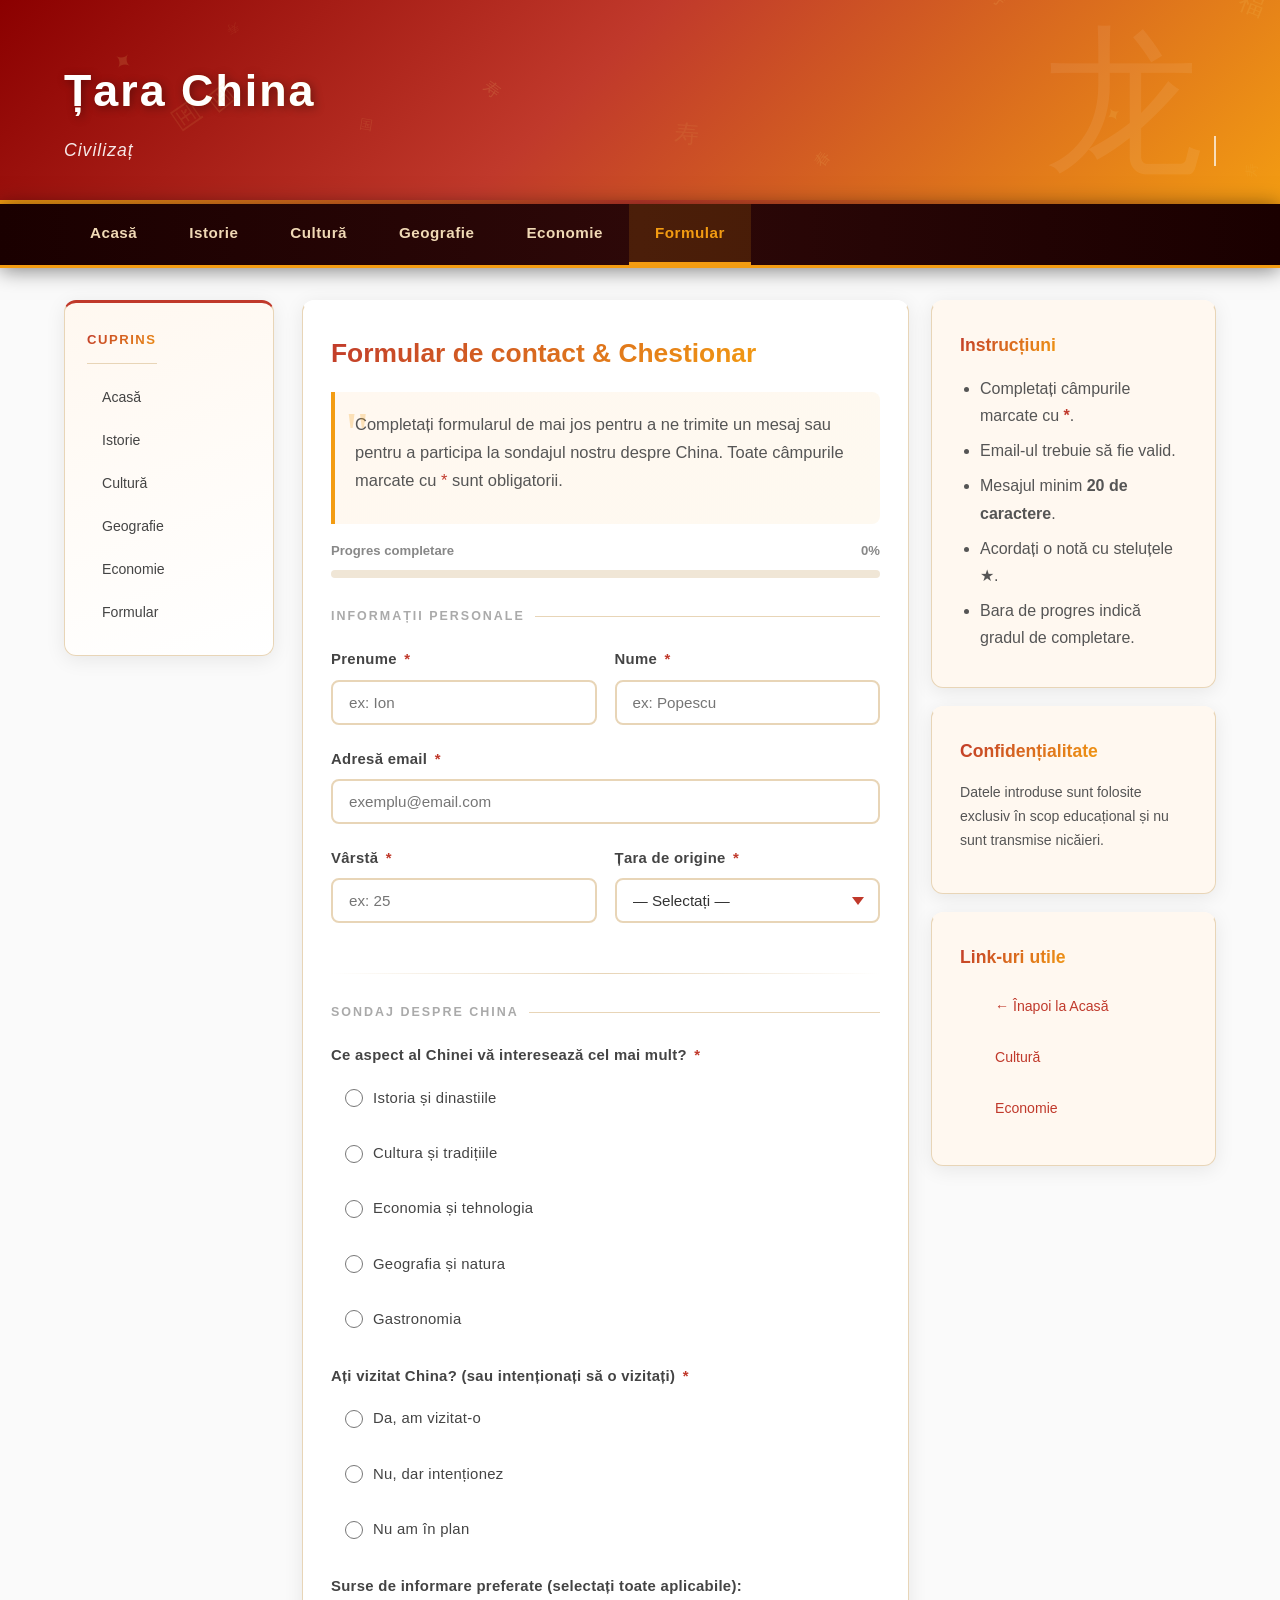
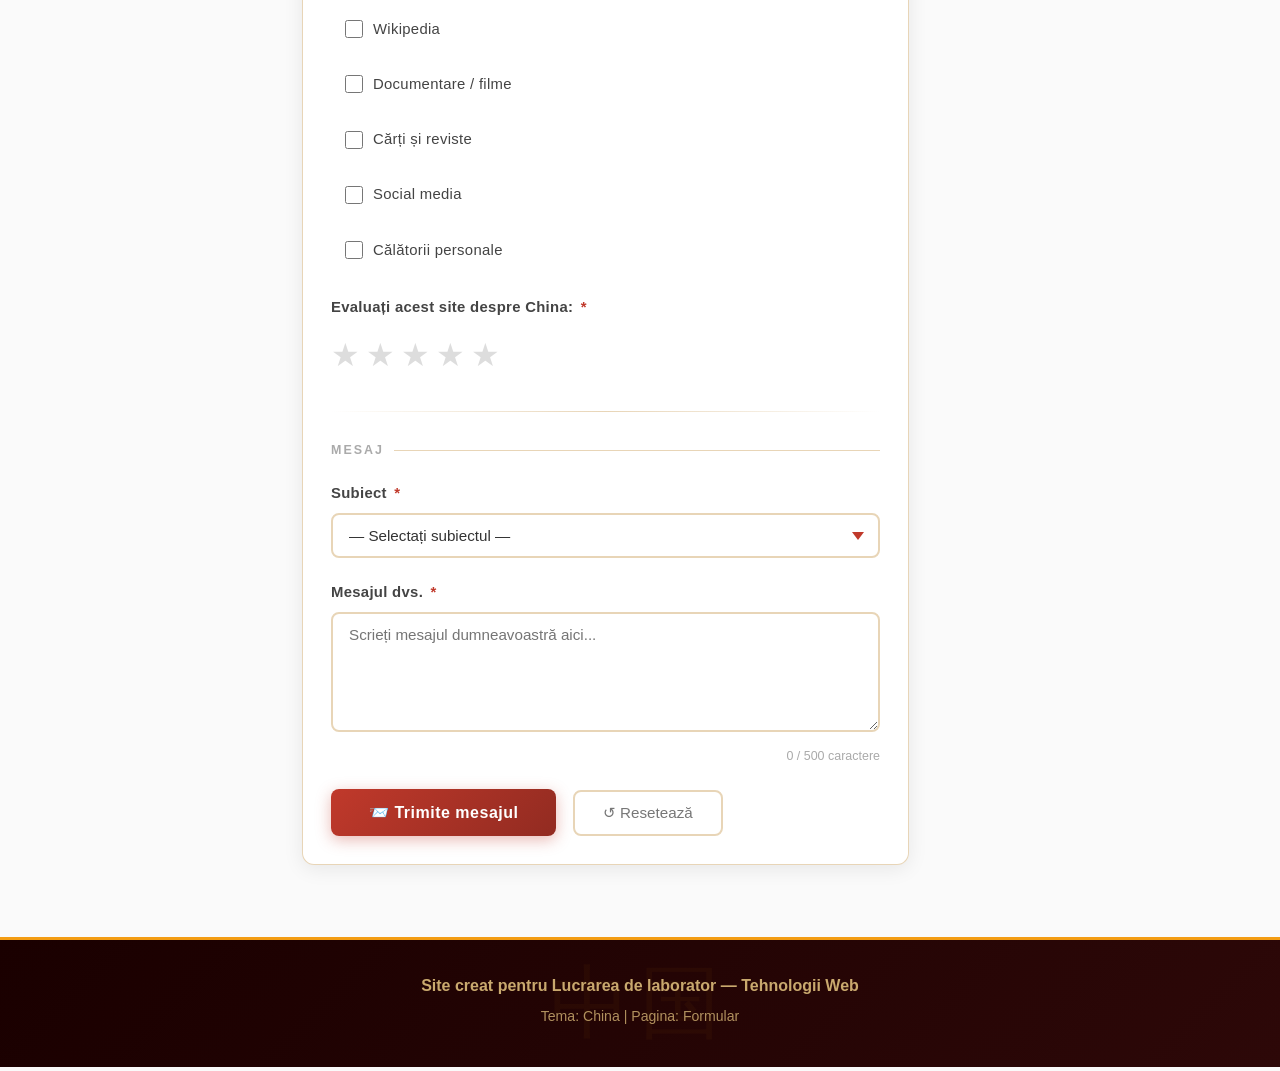
==== formular.html @ 4f517041 "Add files via upload" ====
<!DOCTYPE html>
<html lang="ro">
<head>
    <meta charset="UTF-8">
    <meta name="viewport" content="width=device-width, initial-scale=1.0">
    <title>China — Formular Contact</title>
    <style>
        /* ══════════════════════════════════════════════════════
           RESET & VARIABLES
        ══════════════════════════════════════════════════════ */
        *, *::before, *::after { box-sizing: border-box; margin: 0; padding: 0; }

        :root {
            --red: #c0392b; --gold: #f39c12; --dark-red: #922b21;
            --text: #333; --bg: #fafafa; --card-bg: #ffffff;
            --sidebar-bg: #fff8f0; --border: #e8d5b7;
            --shadow: 0 4px 20px rgba(0,0,0,0.08);
            --shadow-red: 0 8px 30px rgba(192,57,43,0.2);
            --radius: 12px; --transition: 0.3s ease;
        }

        html { scroll-behavior: smooth; }

        body {
            font-family: 'Segoe UI', Tahoma, Geneva, Verdana, sans-serif;
            background: var(--bg); color: var(--text); line-height: 1.7; font-size: 16px;
        }

        .gradient-title {
            background: linear-gradient(135deg, var(--red), var(--gold));
            -webkit-background-clip: text; -webkit-text-fill-color: transparent;
            background-clip: text; display: inline-block;
        }

        /* ── HEADER ── */
        header {
            background: linear-gradient(135deg, #8b0000 0%, #c0392b 45%, #f39c12 100%);
            padding: 52px 0 38px; position: relative; overflow: hidden;
        }
        header::before {
            content: '龙'; position: absolute; right: 6%; top: 50%;
            transform: translateY(-50%); font-size: 160px; opacity: 0.07; color: white;
        }
        header::after {
            content: ''; position: absolute; bottom: 0; left: 0; right: 0;
            height: 4px; background: linear-gradient(90deg, var(--gold), var(--red), var(--gold));
        }
        .header-content h1 {
            font-size: 2.8rem; font-weight: 800; letter-spacing: 2px;
            -webkit-text-fill-color: white; text-shadow: 2px 2px 10px rgba(0,0,0,0.4); margin-bottom: 8px;
        }
        .header-content p { font-size: 1.1rem; color: rgba(255,255,255,0.9); letter-spacing: 1px; font-style: italic; }

        /* ── NAV ── */
        nav {
            background: linear-gradient(90deg, #1a0000, #2d0808, #1a0000);
            border-bottom: 3px solid var(--gold); position: sticky; top: 0; z-index: 100;
            box-shadow: 0 2px 20px rgba(0,0,0,0.5);
        }
        nav ul { list-style: none; display: flex; flex-wrap: wrap; }
        nav ul li a {
            display: block; padding: 16px 26px; text-decoration: none;
            font-weight: 600; font-size: 0.95rem; transition: var(--transition);
            position: relative; letter-spacing: 0.5px;
        }
        nav ul li a::after {
            content: ''; position: absolute; bottom: 0; left: 50%; right: 50%;
            height: 3px; background: var(--gold); transition: var(--transition);
        }
        nav ul li a:link    { color: #f0d9b5; }
        nav ul li a:visited { color: #d4b896; }
        nav ul li a:hover   { color: var(--gold); background: rgba(243,156,18,0.1); }
        nav ul li a:hover::after { left: 0; right: 0; }
        nav ul li a:active  { color: #fff; background: rgba(243,156,18,0.25); }
        nav ul li a:focus   { outline: 2px solid var(--gold); outline-offset: -2px; }

        /* ── LAYOUT ── */
        .container { max-width: 1200px; margin: 0 auto; padding: 0 24px; }
        .page-wrapper {
            display: grid; grid-template-columns: 210px 1fr;
            gap: 28px; padding: 32px 0; align-items: start;
        }

        /* ── TABLE OF CONTENTS ── */
        .table-of-contents {
            background: linear-gradient(160deg, #fff8f0, #fff); border: 1px solid var(--border);
            border-radius: var(--radius); padding: 22px; position: sticky; top: 70px;
            box-shadow: var(--shadow); border-top: 3px solid var(--red);
        }
        .table-of-contents h3 {
            font-size: 0.82rem; text-transform: uppercase; letter-spacing: 1.5px;
            margin-bottom: 14px; padding-bottom: 12px; border-bottom: 1px solid var(--border);
        }
        .contents-list { list-style: none; display: flex; flex-direction: column; gap: 3px; }
        .contents-list li a:link {
            display: block; padding: 8px 12px; color: #444; text-decoration: none;
            border-radius: 6px; font-size: 0.88rem; transition: var(--transition);
            border-left: 3px solid transparent;
        }
        .contents-list li a:visited { color: #7b3f00; border-left-color: rgba(123,63,0,0.25); }
        .contents-list li a:hover   { color: var(--red); background: rgba(192,57,43,0.06); border-left-color: var(--red); padding-left: 16px; }
        .contents-list li a:active  { color: var(--dark-red); background: rgba(192,57,43,0.15); }
        .contents-list li a:focus   { outline: 2px dashed var(--gold); outline-offset: 2px; }

        /* ── MAIN CONTENT ── */
        .main-content { display: grid; grid-template-columns: 1fr 285px; gap: 22px; align-items: start; }
        .content { display: flex; flex-direction: column; gap: 22px; }

        /* ── CARDS ── */
        .content-card {
            background: var(--card-bg); border-radius: var(--radius); padding: 28px;
            box-shadow: var(--shadow); border: 1px solid var(--border);
            transition: transform var(--transition), box-shadow var(--transition), border-top-color var(--transition);
            border-top: 3px solid transparent;
        }
        .content-card:hover { border-top-color: var(--red); box-shadow: var(--shadow-red); transform: translateY(-3px); }
        .content-card h2 { font-size: 1.65rem; margin-bottom: 16px; }
        .content-card h3 { font-size: 1.1rem; margin-bottom: 14px; }
        .content-card p  { margin-bottom: 12px; color: #555; }
        .content-card ul, .content-card ol { padding-left: 20px; color: #555; }
        .content-card li { margin-bottom: 8px; }

        /* ── FANCY TEXT ── */
        .fancy-text {
            background: linear-gradient(135deg, #fff8f0, #fef9f0);
            border-left: 4px solid var(--gold); border-radius: 0 8px 8px 0;
            padding: 18px 20px; margin-bottom: 16px; font-size: 1.03rem; color: #444; position: relative;
        }
        .fancy-text::before {
            content: '"'; position: absolute; top: -10px; left: 10px;
            font-size: 60px; color: var(--gold); opacity: 0.25; font-family: Georgia, serif;
        }

        /* ── SIDEBAR ── */
        .sidebar { display: flex; flex-direction: column; gap: 18px; }
        .sidebar-section .content-card { background: var(--sidebar-bg); }
        .sidebar-section .content-card:hover { border-top-color: var(--gold); box-shadow: 0 8px 30px rgba(243,156,18,0.2); }
        .sidebar .contents-list li a:link    { color: var(--red); }
        .sidebar .contents-list li a:visited { color: var(--dark-red); }
        .sidebar .contents-list li a:hover   { color: #c87f00; border-left-color: var(--gold); background: rgba(243,156,18,0.08); }

        /* ── FOOTER ── */
        footer {
            background: linear-gradient(135deg, #1a0000, #2d0808); color: #c9a96e;
            padding: 32px 0; text-align: center; margin-top: 40px;
            border-top: 3px solid var(--gold); position: relative;
        }
        footer::before {
            content: '中国'; position: absolute; left: 50%; top: 50%;
            transform: translate(-50%, -50%); font-size: 80px; opacity: 0.04;
            color: var(--gold); letter-spacing: 10px;
        }
        footer p { margin-bottom: 6px; font-size: 0.88rem; opacity: 0.85; position: relative; }
        footer p:first-child { font-size: 1rem; font-weight: 600; opacity: 1; }

        /* ══════════════════════════════════════════════════════
           FORM STYLES
        ══════════════════════════════════════════════════════ */

        /* Progress bar */
        .form-progress { margin-bottom: 28px; }
        .progress-label {
            display: flex; justify-content: space-between;
            font-size: 0.82rem; color: #888; margin-bottom: 8px; font-weight: 600;
        }
        .progress-track { background: #f0e6d6; border-radius: 20px; height: 8px; overflow: hidden; }
        .progress-fill {
            height: 100%; background: linear-gradient(90deg, var(--red), var(--gold));
            border-radius: 20px; width: 0%; transition: width 0.4s ease;
        }

        /* Form groups */
        .form-group { margin-bottom: 22px; position: relative; }
        .form-group label {
            display: block; font-weight: 600; color: #444;
            margin-bottom: 7px; font-size: 0.93rem; letter-spacing: 0.3px;
        }
        .form-group label span.required { color: var(--red); margin-left: 3px; }

        .form-group input,
        .form-group select,
        .form-group textarea {
            width: 100%; padding: 12px 16px;
            border: 2px solid var(--border); border-radius: 8px;
            font-size: 0.95rem; font-family: inherit;
            color: var(--text); background: #fff; outline: none;
            transition: border-color 0.3s ease, box-shadow 0.3s ease, background 0.3s ease;
        }
        .form-group input:focus,
        .form-group select:focus,
        .form-group textarea:focus {
            border-color: var(--red);
            box-shadow: 0 0 0 3px rgba(192,57,43,0.12);
            background: #fffcfc;
        }
        .form-group input.valid,
        .form-group select.valid,
        .form-group textarea.valid {
            border-color: #27ae60;
            box-shadow: 0 0 0 3px rgba(39,174,96,0.1);
        }
        .form-group input.invalid,
        .form-group select.invalid,
        .form-group textarea.invalid {
            border-color: var(--red);
            box-shadow: 0 0 0 3px rgba(192,57,43,0.15);
            animation: shake 0.3s ease;
        }
        .form-group textarea { resize: vertical; min-height: 120px; }
        .form-group select {
            cursor: pointer; appearance: none;
            background-image: url("data:image/svg+xml,%3Csvg xmlns='http://www.w3.org/2000/svg' width='12' height='8' viewBox='0 0 12 8'%3E%3Cpath fill='%23c0392b' d='M6 8L0 0h12z'/%3E%3C/svg%3E");
            background-repeat: no-repeat; background-position: right 14px center; padding-right: 40px;
        }

        /* Error messages */
        .error-msg {
            display: none; color: var(--red); font-size: 0.8rem;
            margin-top: 5px; padding-left: 4px; font-weight: 500;
        }
        .error-msg.show { display: block; animation: fadeIn 0.2s ease; }

        /* Radio & Checkbox */
        .radio-group, .checkbox-group {
            display: flex; flex-direction: column; gap: 10px; margin-top: 6px;
        }
        .radio-group label, .checkbox-group label {
            display: flex; align-items: center; gap: 10px;
            font-weight: 400; cursor: pointer; padding: 8px 12px;
            border-radius: 6px; border: 2px solid transparent;
            transition: all 0.2s ease; margin-bottom: 0;
        }
        .radio-group label:hover, .checkbox-group label:hover {
            background: rgba(192,57,43,0.05); border-color: rgba(192,57,43,0.2);
        }
        .radio-group input[type="radio"],
        .checkbox-group input[type="checkbox"] {
            width: 18px; height: 18px; cursor: pointer;
            accent-color: var(--red); flex-shrink: 0;
        }
        .radio-group input:checked + span,
        .checkbox-group input:checked + span { color: var(--red); font-weight: 600; }

        /* Form row */
        .form-row { display: grid; grid-template-columns: 1fr 1fr; gap: 18px; }

        /* Star rating */
        .star-rating { display: flex; gap: 6px; margin-top: 8px; }
        .star-rating .star {
            font-size: 2rem; cursor: pointer; color: #ddd;
            transition: color 0.15s ease, transform 0.15s ease; user-select: none;
        }
        .star-rating .star:hover,
        .star-rating .star.active { color: var(--gold); transform: scale(1.2); }

        /* Char counter */
        .char-counter { text-align: right; font-size: 0.78rem; color: #aaa; margin-top: 5px; }
        .char-counter.near-limit { color: #e67e22; }
        .char-counter.at-limit   { color: var(--red); font-weight: 700; }

        /* Buttons */
        .btn-submit {
            background: linear-gradient(135deg, var(--red), var(--dark-red));
            color: white; border: none; padding: 14px 38px;
            border-radius: 8px; font-size: 1rem; font-weight: 700;
            cursor: pointer; letter-spacing: 0.5px; font-family: inherit;
            transition: transform 0.2s ease, box-shadow 0.2s ease;
            box-shadow: 0 4px 15px rgba(192,57,43,0.35);
            position: relative; overflow: hidden;
        }
        .btn-submit::before {
            content: ''; position: absolute; top: 50%; left: 50%;
            width: 0; height: 0; background: rgba(255,255,255,0.2);
            border-radius: 50%; transform: translate(-50%, -50%);
            transition: width 0.4s ease, height 0.4s ease;
        }
        .btn-submit:hover::before { width: 300px; height: 300px; }
        .btn-submit:hover { transform: translateY(-2px); box-shadow: 0 6px 20px rgba(192,57,43,0.45); }
        .btn-submit:active { transform: translateY(0); }
        .btn-reset {
            background: transparent; border: 2px solid var(--border);
            color: #777; padding: 12px 28px; border-radius: 8px;
            font-size: 0.95rem; cursor: pointer; margin-left: 12px;
            transition: all 0.2s ease; font-family: inherit;
        }
        .btn-reset:hover { border-color: var(--red); color: var(--red); background: rgba(192,57,43,0.04); }

        /* Section titles */
        .section-divider {
            height: 1px;
            background: linear-gradient(90deg, transparent, var(--border), transparent);
            margin: 28px 0;
        }
        .form-section-title {
            font-size: 0.78rem; text-transform: uppercase; letter-spacing: 2px;
            color: #aaa; font-weight: 700; margin-bottom: 20px;
            display: flex; align-items: center; gap: 10px;
        }
        .form-section-title::after { content: ''; flex: 1; height: 1px; background: var(--border); }

        /* Result panel */
        #result-panel {
            display: none;
            background: linear-gradient(135deg, #fff8f0, #fff);
            border: 2px solid var(--gold); border-radius: var(--radius);
            padding: 32px; margin-top: 28px;
            position: relative; overflow: hidden;
            animation: slideDown 0.5s ease;
        }
        #result-panel::before {
            content: '✓'; position: absolute; top: -15px; right: 20px;
            font-size: 120px; color: var(--gold); opacity: 0.08; font-family: Georgia, serif;
        }
        #result-panel h3 {
            font-size: 1.3rem;
            background: linear-gradient(135deg, #27ae60, #2ecc71);
            -webkit-background-clip: text; -webkit-text-fill-color: transparent;
            background-clip: text; margin-bottom: 18px;
        }
        .result-table { width: 100%; border-collapse: collapse; font-size: 0.92rem; }
        .result-table tr td:first-child {
            font-weight: 700; color: var(--red); width: 38%;
            padding: 9px 14px; background: rgba(192,57,43,0.04); border-radius: 4px;
        }
        .result-table tr td:last-child { padding: 9px 14px; color: #444; }
        .result-table tr { border-bottom: 1px solid #f0e6d6; }
        .result-table tr:last-child { border-bottom: none; }

        /* ── KEYFRAMES ── */
        @keyframes shake {
            0%,100% { transform: translateX(0); }
            25%      { transform: translateX(-5px); }
            75%      { transform: translateX(5px); }
        }
        @keyframes fadeIn {
            from { opacity: 0; transform: translateY(-4px); }
            to   { opacity: 1; transform: translateY(0); }
        }
        @keyframes slideDown {
            from { opacity: 0; transform: translateY(-20px); }
            to   { opacity: 1; transform: translateY(0); }
        }
        @keyframes cursorBlink {
            0%,100% { border-color: rgba(255,255,255,0.7); }
            50%      { border-color: transparent; }
        }
        @keyframes rippleAnim { to { transform: scale(2.5); opacity: 0; } }

        /* ── RESPONSIVE ── */
        @media (max-width: 1050px) {
            .page-wrapper { grid-template-columns: 1fr; }
            .table-of-contents { position: static; }
            .contents-list { flex-direction: row; flex-wrap: wrap; }
            .main-content { grid-template-columns: 1fr; }
            .sidebar { display: grid; grid-template-columns: repeat(auto-fit, minmax(240px,1fr)); }
        }
        @media (max-width: 640px) {
            .header-content h1 { font-size: 2rem; }
            nav ul li a { padding: 12px 14px; font-size: 0.85rem; }
            .form-row { grid-template-columns: 1fr; }
        }
    </style>
</head>
<body>

<header>
    <div class="container">
        <div class="header-content">
            <h1 class="gradient-title">Țara China</h1>
            <p>Civilizație milenară, putere economică modernă</p>
        </div>
    </div>
</header>

<nav>
    <div class="container">
        <ul>
            <li><a href="index.html">Acasă</a></li>
            <li><a href="pages/istorie.html">Istorie</a></li>
            <li><a href="pages/cultura.html">Cultură</a></li>
            <li><a href="pages/geografie.html">Geografie</a></li>
            <li><a href="pages/economie.html">Economie</a></li>
            <li><a href="formular.html" style="color:var(--gold)">Formular</a></li>
        </ul>
    </div>
</nav>

<div class="container">
    <div class="page-wrapper">

        <div class="table-of-contents">
            <h3 class="gradient-title">Cuprins</h3>
            <ul class="contents-list">
                <li><a href="index.html">Acasă</a></li>
                <li><a href="pages/istorie.html">Istorie</a></li>
                <li><a href="pages/cultura.html">Cultură</a></li>
                <li><a href="pages/geografie.html">Geografie</a></li>
                <li><a href="pages/economie.html">Economie</a></li>
                <li><a href="formular.html">Formular</a></li>
            </ul>
        </div>

        <div class="main-content">
            <div class="content">

                <div class="content-card">
                    <h2 class="gradient-title">Formular de contact &amp; Chestionar</h2>
                    <div class="fancy-text">
                        <p>Completați formularul de mai jos pentru a ne trimite un mesaj sau pentru a participa la sondajul nostru despre China. Toate câmpurile marcate cu <span style="color:var(--red);-webkit-text-fill-color:var(--red)">*</span> sunt obligatorii.</p>
                    </div>

                    <!-- Progress bar -->
                    <div class="form-progress">
                        <div class="progress-label">
                            <span>Progres completare</span>
                            <span id="progress-percent">0%</span>
                        </div>
                        <div class="progress-track">
                            <div class="progress-fill" id="progress-fill"></div>
                        </div>
                    </div>

                    <form id="china-form" novalidate>

                        <div class="form-section-title">Informații personale</div>

                        <div class="form-row">
                            <div class="form-group">
                                <label for="prenume">Prenume <span class="required">*</span></label>
                                <input type="text" id="prenume" name="prenume" placeholder="ex: Ion"
                                    autocomplete="given-name" data-required="true" data-min="2">
                                <span class="error-msg" id="prenume-error">Prenumele trebuie să aibă minim 2 caractere.</span>
                            </div>
                            <div class="form-group">
                                <label for="nume">Nume <span class="required">*</span></label>
                                <input type="text" id="nume" name="nume" placeholder="ex: Popescu"
                                    autocomplete="family-name" data-required="true" data-min="2">
                                <span class="error-msg" id="nume-error">Numele trebuie să aibă minim 2 caractere.</span>
                            </div>
                        </div>

                        <div class="form-group">
                            <label for="email">Adresă email <span class="required">*</span></label>
                            <input type="email" id="email" name="email" placeholder="exemplu@email.com"
                                autocomplete="email" data-required="true" data-type="email">
                            <span class="error-msg" id="email-error">Introduceți o adresă de email validă.</span>
                        </div>

                        <div class="form-row">
                            <div class="form-group">
                                <label for="varsta">Vârstă <span class="required">*</span></label>
                                <input type="number" id="varsta" name="varsta" placeholder="ex: 25"
                                    min="10" max="99" data-required="true" data-min="10" data-max="99" data-type="number">
                                <span class="error-msg" id="varsta-error">Vârsta trebuie să fie între 10 și 99 ani.</span>
                            </div>
                            <div class="form-group">
                                <label for="tara">Țara de origine <span class="required">*</span></label>
                                <select id="tara" name="tara" data-required="true">
                                    <option value="">— Selectați —</option>
                                    <option value="Romania">România</option>
                                    <option value="Moldova">Moldova</option>
                                    <option value="China">China</option>
                                    <option value="Germania">Germania</option>
                                    <option value="Franta">Franța</option>
                                    <option value="Alta">Altă țară</option>
                                </select>
                                <span class="error-msg" id="tara-error">Selectați țara de origine.</span>
                            </div>
                        </div>

                        <div class="section-divider"></div>
                        <div class="form-section-title">Sondaj despre China</div>

                        <div class="form-group">
                            <label>Ce aspect al Chinei vă interesează cel mai mult? <span class="required">*</span></label>
                            <div class="radio-group">
                                <label><input type="radio" name="interes" value="Istorie"> <span>Istoria și dinastiile</span></label>
                                <label><input type="radio" name="interes" value="Cultura"> <span>Cultura și tradițiile</span></label>
                                <label><input type="radio" name="interes" value="Economie"> <span>Economia și tehnologia</span></label>
                                <label><input type="radio" name="interes" value="Geografie"> <span>Geografia și natura</span></label>
                                <label><input type="radio" name="interes" value="Gastronomie"> <span>Gastronomia</span></label>
                            </div>
                            <span class="error-msg" id="interes-error">Selectați cel puțin o opțiune.</span>
                        </div>

                        <div class="form-group">
                            <label>Ați vizitat China? (sau intenționați să o vizitați) <span class="required">*</span></label>
                            <div class="radio-group">
                                <label><input type="radio" name="vizita" value="Da, am vizitat"> <span>Da, am vizitat-o</span></label>
                                <label><input type="radio" name="vizita" value="Nu, dar intentionez"> <span>Nu, dar intenționez</span></label>
                                <label><input type="radio" name="vizita" value="Nu intentionez"> <span>Nu am în plan</span></label>
                            </div>
                            <span class="error-msg" id="vizita-error">Selectați o opțiune.</span>
                        </div>

                        <div class="form-group">
                            <label>Surse de informare preferate (selectați toate aplicabile):</label>
                            <div class="checkbox-group">
                                <label><input type="checkbox" name="surse" value="Wikipedia"> <span>Wikipedia</span></label>
                                <label><input type="checkbox" name="surse" value="Documentare"> <span>Documentare / filme</span></label>
                                <label><input type="checkbox" name="surse" value="Carti"> <span>Cărți și reviste</span></label>
                                <label><input type="checkbox" name="surse" value="Social Media"> <span>Social media</span></label>
                                <label><input type="checkbox" name="surse" value="Calatorii"> <span>Călătorii personale</span></label>
                            </div>
                        </div>

                        <div class="form-group">
                            <label>Evaluați acest site despre China: <span class="required">*</span></label>
                            <div class="star-rating" id="star-rating">
                                <span class="star" data-val="1">★</span>
                                <span class="star" data-val="2">★</span>
                                <span class="star" data-val="3">★</span>
                                <span class="star" data-val="4">★</span>
                                <span class="star" data-val="5">★</span>
                            </div>
                            <input type="hidden" id="rating-value" name="rating" value="">
                            <span class="error-msg" id="rating-error">Acordați o notă site-ului.</span>
                        </div>

                        <div class="section-divider"></div>
                        <div class="form-section-title">Mesaj</div>

                        <div class="form-group">
                            <label for="subiect">Subiect <span class="required">*</span></label>
                            <select id="subiect" name="subiect" data-required="true">
                                <option value="">— Selectați subiectul —</option>
                                <option value="Intrebare">Întrebare generală</option>
                                <option value="Sugestie">Sugestie de îmbunătățire</option>
                                <option value="Colaborare">Propunere de colaborare</option>
                                <option value="Eroare">Raportare eroare</option>
                                <option value="Altele">Altele</option>
                            </select>
                            <span class="error-msg" id="subiect-error">Selectați subiectul mesajului.</span>
                        </div>

                        <div class="form-group">
                            <label for="mesaj">Mesajul dvs. <span class="required">*</span></label>
                            <textarea id="mesaj" name="mesaj"
                                placeholder="Scrieți mesajul dumneavoastră aici..."
                                maxlength="500" data-required="true" data-min="20"></textarea>
                            <div class="char-counter" id="mesaj-counter">0 / 500 caractere</div>
                            <span class="error-msg" id="mesaj-error">Mesajul trebuie să conțină minim 20 de caractere.</span>
                        </div>

                        <div style="margin-top:8px">
                            <button type="submit" class="btn-submit">📨 Trimite mesajul</button>
                            <button type="button" class="btn-reset" id="btn-reset">↺ Resetează</button>
                        </div>

                    </form>

                    <div id="result-panel">
                        <h3>✅ Formular trimis cu succes!</h3>
                        <p style="color:#555;margin-bottom:16px">Iată un rezumat al informațiilor introduse:</p>
                        <table class="result-table" id="result-table"></table>
                        <div style="margin-top:20px">
                            <button class="btn-submit" id="btn-new-form" style="font-size:0.9rem;padding:10px 24px">+ Completează din nou</button>
                        </div>
                    </div>
                </div>

            </div>

            <div class="sidebar sidebar-section">
                <div class="content-card">
                    <h3 class="gradient-title">Instrucțiuni</h3>
                    <ul>
                        <li>Completați câmpurile marcate cu <strong style="color:var(--red)">*</strong>.</li>
                        <li>Email-ul trebuie să fie valid.</li>
                        <li>Mesajul minim <strong>20 de caractere</strong>.</li>
                        <li>Acordați o notă cu steluțele ★.</li>
                        <li>Bara de progres indică gradul de completare.</li>
                    </ul>
                </div>
                <div class="content-card">
                    <h3 class="gradient-title">Confidențialitate</h3>
                    <p style="font-size:0.88rem">Datele introduse sunt folosite exclusiv în scop educațional și nu sunt transmise nicăieri.</p>
                </div>
                <div class="content-card">
                    <h3 class="gradient-title">Link-uri utile</h3>
                    <ul class="contents-list" style="flex-direction:column">
                        <li><a href="index.html">← Înapoi la Acasă</a></li>
                        <li><a href="pages/cultura.html">Cultură</a></li>
                        <li><a href="pages/economie.html">Economie</a></li>
                    </ul>
                </div>
            </div>
        </div>
    </div>
</div>

<footer>
    <div class="container">
        <p>Site creat pentru Lucrarea de laborator — Tehnologii Web</p>
        <p>Tema: China | Pagina: Formular</p>
    </div>
</footer>

<script>
// ══════════════════════════════════════════════════════════════
//  FORM PROCESSING
// ══════════════════════════════════════════════════════════════
const form        = document.getElementById('china-form');
const ratingInput = document.getElementById('rating-value');
const stars       = document.querySelectorAll('.star');
const counter     = document.getElementById('mesaj-counter');
const mesaj       = document.getElementById('mesaj');

// ── Star rating ───────────────────────────────────────────────
stars.forEach(star => {
    star.addEventListener('mouseenter', () => {
        const val = +star.dataset.val;
        stars.forEach(s => {
            s.style.color     = +s.dataset.val <= val ? 'var(--gold)' : '#ddd';
            s.style.transform = +s.dataset.val <= val ? 'scale(1.15)' : 'scale(1)';
        });
    });
    star.addEventListener('mouseleave', () => {
        const cur = +ratingInput.value || 0;
        stars.forEach(s => {
            s.style.color     = +s.dataset.val <= cur ? 'var(--gold)' : '#ddd';
            s.style.transform = +s.dataset.val <= cur ? 'scale(1.1)'  : 'scale(1)';
            s.classList.toggle('active', +s.dataset.val <= cur);
        });
    });
    star.addEventListener('click', () => {
        ratingInput.value = star.dataset.val;
        stars.forEach(s => s.classList.toggle('active', +s.dataset.val <= +star.dataset.val));
        document.getElementById('rating-error').classList.remove('show');
        updateProgress();
    });
});

// ── Character counter ─────────────────────────────────────────
mesaj.addEventListener('input', () => {
    const len = mesaj.value.length;
    counter.textContent = `${len} / 500 caractere`;
    counter.className   = 'char-counter' + (len >= 480 ? ' at-limit' : len >= 400 ? ' near-limit' : '');
    updateProgress();
});

// ── Validation helpers ────────────────────────────────────────
const isEmail = v => /^[^\s@]+@[^\s@]+\.[^\s@]+$/.test(v);

function validateField(el) {
    const val  = el.value.trim();
    const id   = el.id;
    const req  = el.dataset.required === 'true';
    const type = el.dataset.type;
    const min  = +el.dataset.min;
    const max  = +el.dataset.max;
    let ok = true;

    if (req && !val)                          ok = false;
    else if (type === 'email' && !isEmail(val)) ok = false;
    else if (type === 'number') {
        const n = +val; if (isNaN(n) || n < min || n > max) ok = false;
    } else if (!type && min && val.length < min) ok = false;

    el.classList.toggle('valid',   ok);
    el.classList.toggle('invalid', !ok);
    const err = document.getElementById(id + '-error');
    if (err) err.classList.toggle('show', !ok);
    return ok;
}

document.querySelectorAll('input[data-required], select[data-required], textarea[data-required]')
    .forEach(el => {
        el.addEventListener('blur',  () => { validateField(el); updateProgress(); });
        el.addEventListener('input', () => { if (el.classList.contains('invalid')) validateField(el); updateProgress(); });
    });

document.querySelectorAll('input[type="radio"]').forEach(r => {
    r.addEventListener('change', () => {
        document.getElementById(r.name + '-error').classList.remove('show');
        updateProgress();
    });
});

// ── Progress bar ──────────────────────────────────────────────
function updateProgress() {
    const checks = [
        () => document.getElementById('prenume').value.trim().length >= 2,
        () => document.getElementById('nume').value.trim().length    >= 2,
        () => isEmail(document.getElementById('email').value),
        () => { const v = +document.getElementById('varsta').value; return !isNaN(v) && v >= 10 && v <= 99; },
        () => document.getElementById('tara').value    !== '',
        () => !!document.querySelector('input[name="interes"]:checked'),
        () => !!document.querySelector('input[name="vizita"]:checked'),
        () => ratingInput.value !== '',
        () => document.getElementById('subiect').value !== '',
        () => document.getElementById('mesaj').value.trim().length >= 20,
    ];
    const filled = checks.filter(fn => { try { return fn(); } catch(e) { return false; } }).length;
    const pct = Math.round(filled / checks.length * 100);
    document.getElementById('progress-fill').style.width        = pct + '%';
    document.getElementById('progress-percent').textContent     = pct + '%';
}

// ── Submit ────────────────────────────────────────────────────
form.addEventListener('submit', e => {
    e.preventDefault();
    let valid = true;

    form.querySelectorAll('[data-required]').forEach(el => { if (!validateField(el)) valid = false; });
    if (!document.querySelector('input[name="interes"]:checked')) { document.getElementById('interes-error').classList.add('show'); valid = false; }
    if (!document.querySelector('input[name="vizita"]:checked'))  { document.getElementById('vizita-error').classList.add('show');  valid = false; }
    if (!ratingInput.value) { document.getElementById('rating-error').classList.add('show'); valid = false; }

    if (!valid) { const f = form.querySelector('.invalid, .show'); if (f) f.scrollIntoView({ behavior:'smooth', block:'center' }); return; }

    const surse = [...document.querySelectorAll('input[name="surse"]:checked')].map(c => c.value);
    const rv    = +ratingInput.value;
    const rows  = [
        ['Prenume',          document.getElementById('prenume').value.trim()],
        ['Nume',             document.getElementById('nume').value.trim()],
        ['Email',            document.getElementById('email').value.trim()],
        ['Vârstă',           document.getElementById('varsta').value + ' ani'],
        ['Țara de origine',  document.getElementById('tara').value],
        ['Interes principal',document.querySelector('input[name="interes"]:checked').value],
        ['Vizitat China',    document.querySelector('input[name="vizita"]:checked').value],
        ['Surse preferate',  surse.length ? surse.join(', ') : 'Niciuna selectată'],
        ['Nota acordată',    '★'.repeat(rv)+'☆'.repeat(5-rv)+` (${rv}/5)`],
        ['Subiect mesaj',    document.getElementById('subiect').value],
        ['Mesaj',            document.getElementById('mesaj').value.trim()],
    ];

    document.getElementById('result-table').innerHTML = rows.map(([k,v]) => `<tr><td>${k}:</td><td>${v}</td></tr>`).join('');
    form.style.display = 'none';
    const panel = document.getElementById('result-panel');
    panel.style.display = 'block';
    panel.scrollIntoView({ behavior:'smooth', block:'start' });
});

// ── Reset ─────────────────────────────────────────────────────
function resetForm() {
    form.reset();
    ratingInput.value = '';
    stars.forEach(s => { s.classList.remove('active'); s.style.color='#ddd'; s.style.transform='scale(1)'; });
    form.querySelectorAll('.valid,.invalid').forEach(el => el.classList.remove('valid','invalid'));
    form.querySelectorAll('.error-msg').forEach(el => el.classList.remove('show'));
    counter.textContent = '0 / 500 caractere';
    counter.className   = 'char-counter';
    updateProgress();
}
document.getElementById('btn-reset').addEventListener('click', resetForm);
document.getElementById('btn-new-form').addEventListener('click', () => {
    document.getElementById('result-panel').style.display = 'none';
    form.style.display = 'block';
    resetForm();
    form.scrollIntoView({ behavior:'smooth', block:'start' });
});

updateProgress();

// ══════════════════════════════════════════════════════════════
//  VISUAL EFFECTS
// ══════════════════════════════════════════════════════════════
(function () {

    // 1. Particule în header
    const hdr    = document.querySelector('header');
    const canvas = document.createElement('canvas');
    canvas.style.cssText = 'position:absolute;top:0;left:0;width:100%;height:100%;pointer-events:none;z-index:1;';
    hdr.appendChild(canvas);
    const ctx   = canvas.getContext('2d');
    const CHARS = ['龙','中','国','华','明','福','寿','春','★','✦'];
    let pts = [];
    const resize = () => { canvas.width = hdr.offsetWidth; canvas.height = hdr.offsetHeight; };
    resize(); window.addEventListener('resize', resize);
    const mkPt = () => ({ x: Math.random()*canvas.width, y: canvas.height+20,
        char: CHARS[Math.floor(Math.random()*CHARS.length)],
        size: 10+Math.random()*18, speed: 0.3+Math.random()*0.6,
        opacity: 0.06+Math.random()*0.1, drift: (Math.random()-0.5)*0.4,
        rot: Math.random()*Math.PI*2, rs: (Math.random()-0.5)*0.02 });
    for(let i=0;i<14;i++){ const p=mkPt(); p.y=Math.random()*canvas.height; pts.push(p); }
    (function anim() {
        ctx.clearRect(0,0,canvas.width,canvas.height);
        pts.forEach((p,i) => {
            ctx.save(); ctx.translate(p.x,p.y); ctx.rotate(p.rot);
            ctx.globalAlpha=p.opacity; ctx.fillStyle='#f5d06e';
            ctx.font=`${p.size}px serif`; ctx.fillText(p.char,0,0); ctx.restore();
            p.y-=p.speed; p.x+=p.drift; p.rot+=p.rs;
            if(p.y<-30) pts[i]=mkPt();
        });
        requestAnimationFrame(anim);
    })();

    // 2. Scroll reveal carduri
    document.querySelectorAll('.content-card').forEach((c,i) => {
        c.style.opacity   = '0';
        c.style.transform = 'translateY(30px)';
        c.style.transition = `opacity 0.6s ease ${i*0.08}s, transform 0.6s ease ${i*0.08}s`;
        new IntersectionObserver(([e]) => {
            if(e.isIntersecting){ c.style.opacity='1'; c.style.transform='translateY(0)'; }
        }, { threshold:0.1 }).observe(c);
    });

    // 3. Typing effect subtitlu
    const sub = document.querySelector('.header-content p');
    if(sub) {
        const txts = ['Civilizație milenară, putere economică modernă','Peste 5.000 de ani de istorie și cultură','Cel mai populat stat din lume'];
        let ti=0, ci=0, del=false;
        sub.style.borderRight  = '2px solid rgba(255,255,255,0.7)';
        sub.style.paddingRight = '4px';
        sub.style.animation    = 'cursorBlink 0.7s step-end infinite';
        const type = () => {
            const t = txts[ti];
            sub.textContent = del ? t.substring(0,ci-1) : t.substring(0,ci+1);
            del ? ci-- : ci++;
            if(!del && ci===t.length){ del=true; setTimeout(type,2200); return; }
            if(del && ci===0){ del=false; ti=(ti+1)%txts.length; }
            setTimeout(type, del?30:60);
        };
        setTimeout(type, 1200);
    }

    // 4. Nav active highlight
    const cur = window.location.pathname.split('/').pop()||'index.html';
    document.querySelectorAll('nav ul li a').forEach(l => {
        if(l.getAttribute('href').split('/').pop()===cur)
            l.style.cssText += 'color:var(--gold)!important;background:rgba(243,156,18,0.15);border-bottom:3px solid var(--gold);';
    });

    // 5. Ripple nav
    document.querySelectorAll('nav ul li a').forEach(l => {
        l.addEventListener('click', function(e) {
            const r=document.createElement('span'), rect=this.getBoundingClientRect(), sz=Math.max(rect.width,rect.height);
            r.style.cssText=`position:absolute;border-radius:50%;width:${sz}px;height:${sz}px;background:rgba(243,156,18,0.35);left:${e.clientX-rect.left-sz/2}px;top:${e.clientY-rect.top-sz/2}px;transform:scale(0);animation:rippleAnim 0.5s linear;pointer-events:none;`;
            this.style.overflow='hidden'; this.appendChild(r); setTimeout(()=>r.remove(),500);
        });
    });

    // 6. Back to top
    const btn = document.createElement('button');
    btn.innerHTML='▲'; btn.title='Sus';
    btn.style.cssText='position:fixed;bottom:28px;right:28px;background:linear-gradient(135deg,#c0392b,#922b21);color:white;border:none;width:44px;height:44px;border-radius:50%;font-size:1rem;cursor:pointer;box-shadow:0 4px 15px rgba(192,57,43,0.4);opacity:0;transform:translateY(20px);transition:opacity 0.3s,transform 0.3s;z-index:9999;pointer-events:none;';
    document.body.appendChild(btn);
    window.addEventListener('scroll', () => {
        const show = window.scrollY>300;
        btn.style.opacity       = show?'1':'0';
        btn.style.transform     = show?'translateY(0)':'translateY(20px)';
        btn.style.pointerEvents = show?'auto':'none';
    });
    btn.addEventListener('click', () => window.scrollTo({top:0,behavior:'smooth'}));

    // 7. Page fade in
    document.body.style.opacity    = '0';
    document.body.style.transition = 'opacity 0.5s ease';
    window.addEventListener('load', () => setTimeout(()=>{ document.body.style.opacity='1'; },80));
    setTimeout(()=>{ document.body.style.opacity='1'; }, 600);

})();
</script>
</body>
</html>
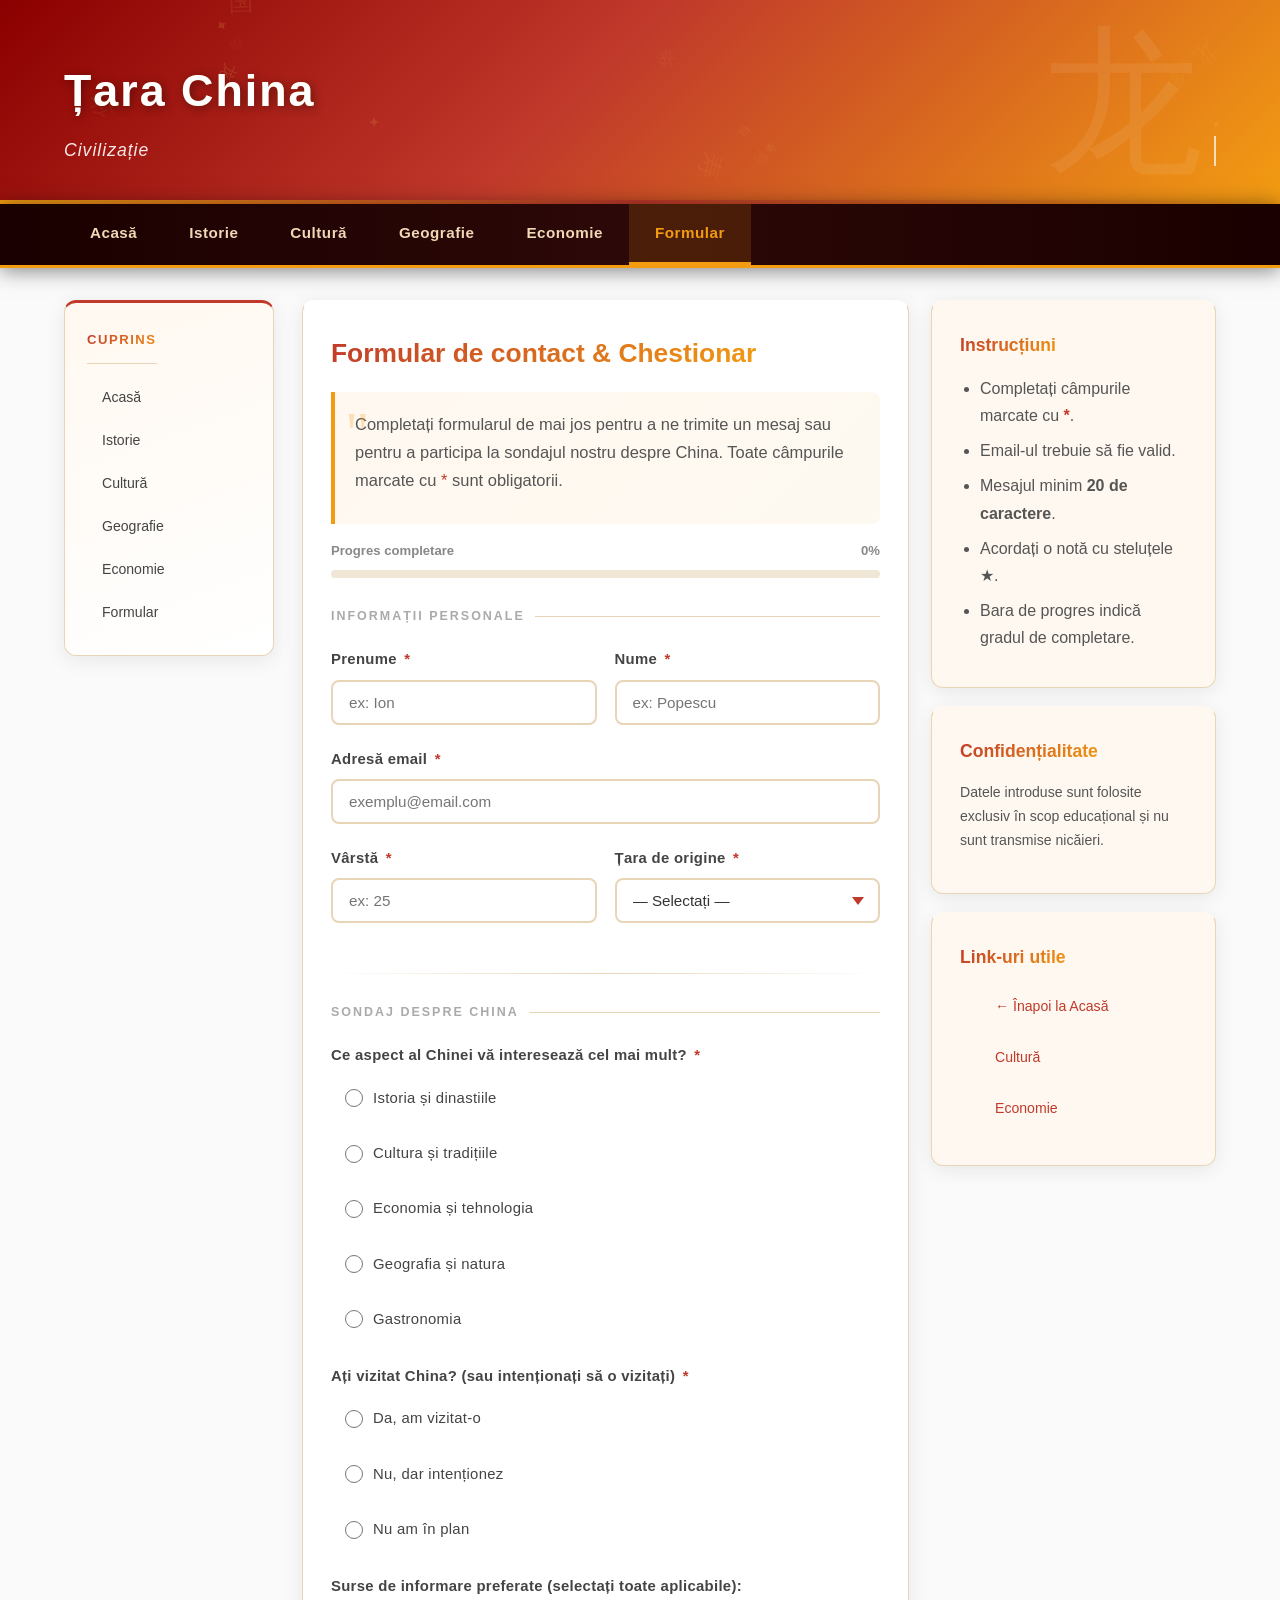
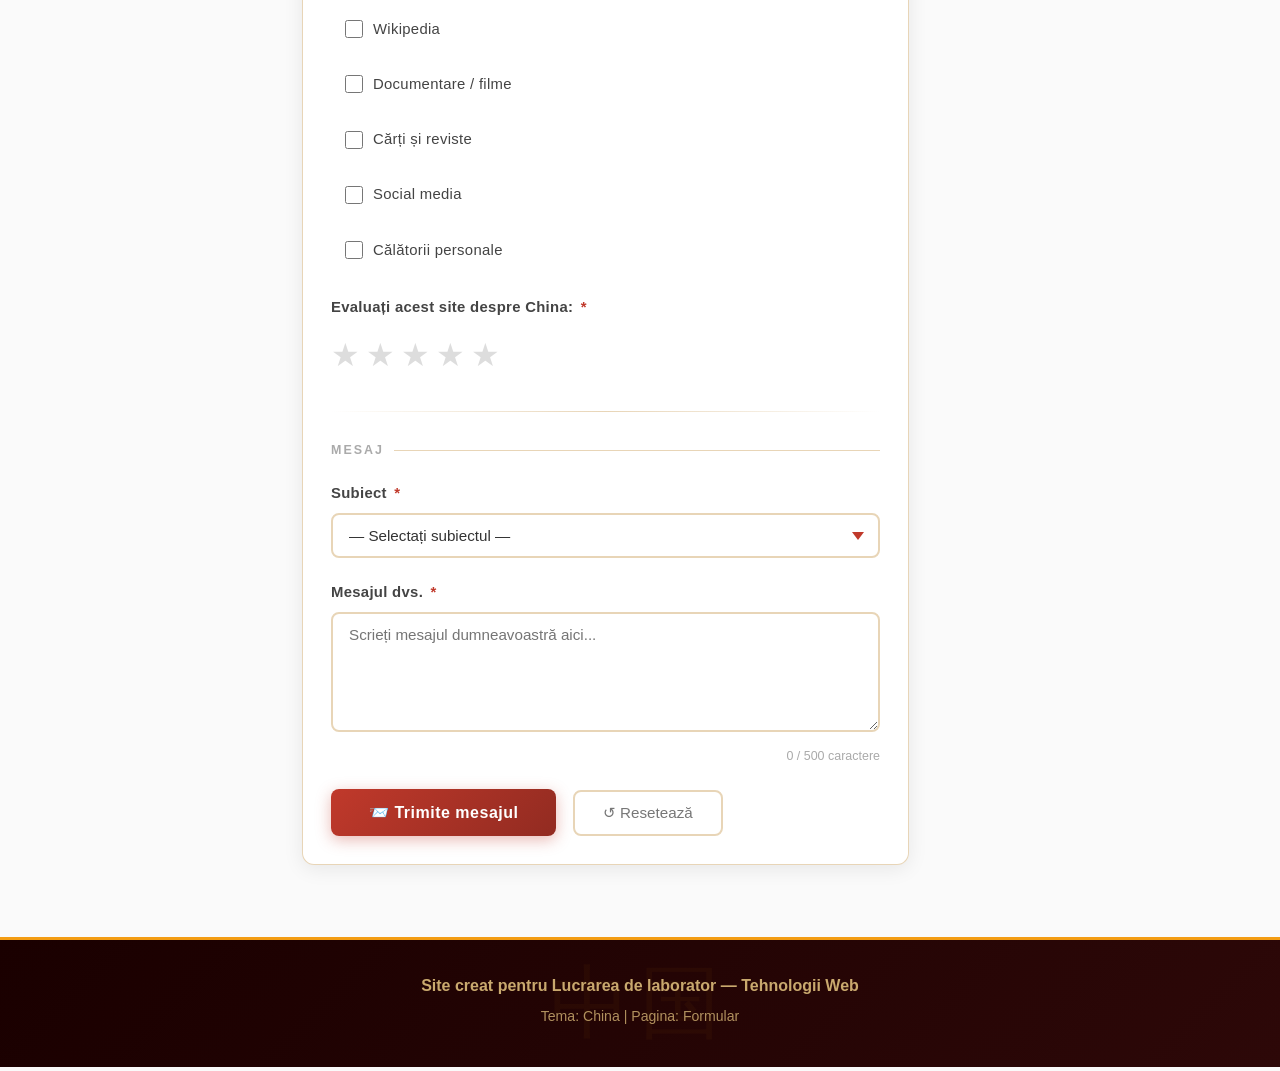
==== commit b3a03d2e: "Add files via upload" ====
--- a/formular.html
+++ b/formular.html
@@ -67,6 +67,7 @@
             content: ''; position: absolute; bottom: 0; left: 50%; right: 50%;
             height: 3px; background: var(--gold); transition: var(--transition);
         }
+        
         nav ul li a:link    { color: #f0d9b5; }
         nav ul li a:visited { color: #d4b896; }
         nav ul li a:hover   { color: var(--gold); background: rgba(243,156,18,0.1); }
@@ -420,7 +421,7 @@
                         </div>
                     </div>
 
-                    <form id="china-form" novalidate>
+                    <form id="china-form" action="procesare.php" method="POST" novalidate>
 
                         <div class="form-section-title">Informații personale</div>
 
@@ -725,6 +726,13 @@
         ['Mesaj',            document.getElementById('mesaj').value.trim()],
     ];
 
+    // ── Trimitem datele la server (procesare.php) ──────────────
+    const formData = new FormData(form);
+    fetch('procesare.php', { method: 'POST', body: formData })
+        .then(() => { console.log('Date trimise cu succes la server.'); })
+        .catch(err => { console.warn('Eroare la trimitere:', err); });
+
+    // ── Afișăm panoul de confirmare ────────────────────────────
     document.getElementById('result-table').innerHTML = rows.map(([k,v]) => `<tr><td>${k}:</td><td>${v}</td></tr>`).join('');
     form.style.display = 'none';
     const panel = document.getElementById('result-panel');
